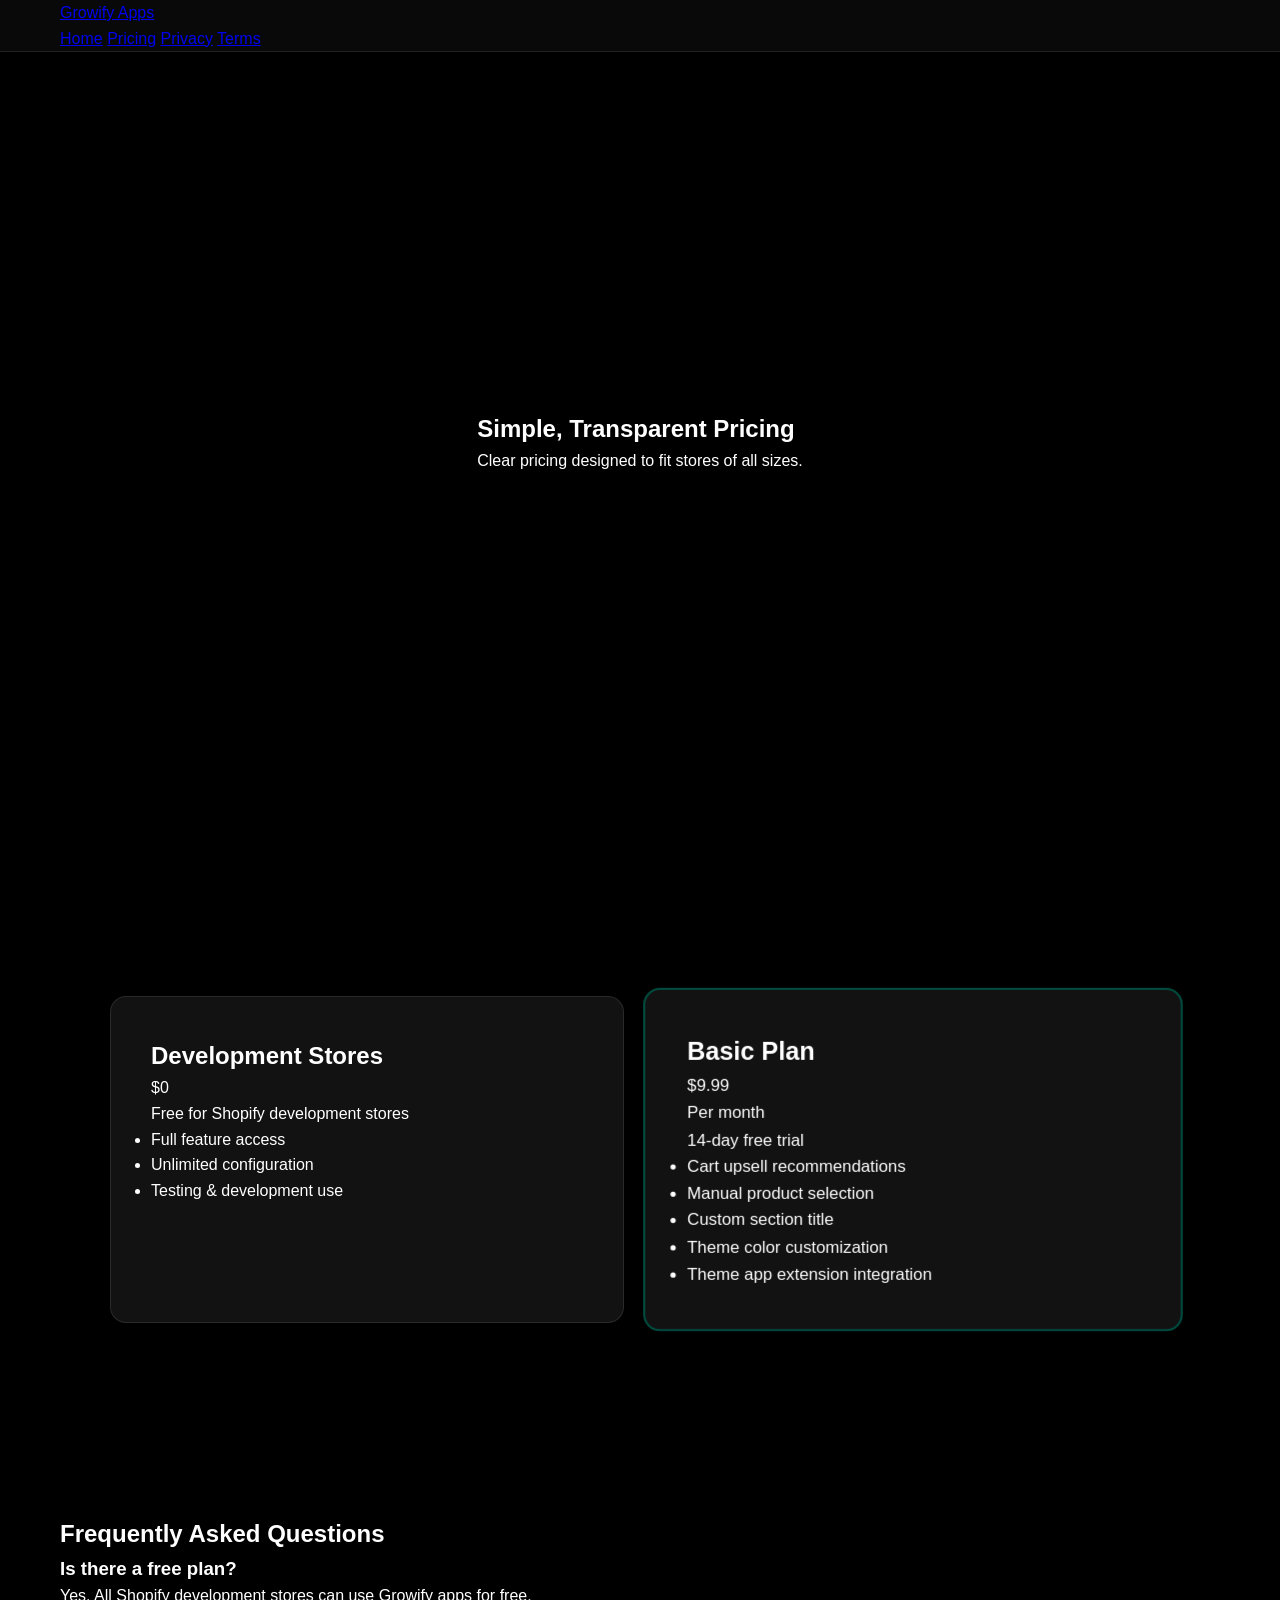
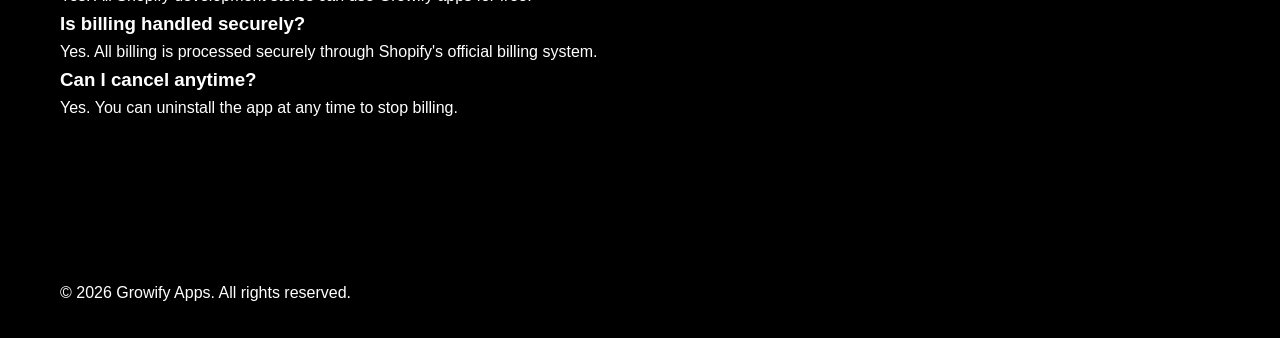
==== pricing.html @ 502e6f81 "Create pricing.html with plans and FAQs Add pricing page with development and basic plan details." ====
<!DOCTYPE html>
<html lang="en">
<head>
  <meta charset="UTF-8" />
  <meta name="viewport" content="width=device-width, initial-scale=1.0" />
  <title>Pricing | Growify Apps</title>
  <meta name="description" content="Simple and transparent pricing for Growify apps.">
  <link rel="stylesheet" href="styles.css" />
</head>

<body>
  <header class="navbar">
    <div class="container">
      <a href="/" class="logo">Growify Apps</a>
      <nav>
        <a href="/">Home</a>
        <a href="/pricing.html" class="active">Pricing</a>
        <a href="/privacy-policy.html">Privacy</a>
        <a href="/terms-of-service.html">Terms</a>
      </nav>
    </div>
  </header>

  <section class="hero">
    <div class="container">
      <h1>Simple, Transparent Pricing</h1>
      <p>Clear pricing designed to fit stores of all sizes.</p>
    </div>
  </section>

  <section class="pricing-section">
    <div class="container pricing-grid">

      <!-- Development Stores -->
      <div class="pricing-card">
        <h2>Development Stores</h2>
        <p class="price">$0</p>
        <p class="billing">Free for Shopify development stores</p>
        <ul>
          <li>Full feature access</li>
          <li>Unlimited configuration</li>
          <li>Testing & development use</li>
        </ul>
      </div>

      <!-- Basic Plan -->
      <div class="pricing-card featured">
        <h2>Basic Plan</h2>
        <p class="price">$9.99</p>
        <p class="billing">Per month</p>
        <p class="trial">14-day free trial</p>
        <ul>
          <li>Cart upsell recommendations</li>
          <li>Manual product selection</li>
          <li>Custom section title</li>
          <li>Theme color customization</li>
          <li>Theme app extension integration</li>
        </ul>
      </div>

    </div>
  </section>

  <section class="faq">
    <div class="container">
      <h2>Frequently Asked Questions</h2>

      <h3>Is there a free plan?</h3>
      <p>Yes. All Shopify development stores can use Growify apps for free.</p>

      <h3>Is billing handled securely?</h3>
      <p>Yes. All billing is processed securely through Shopify's official billing system.</p>

      <h3>Can I cancel anytime?</h3>
      <p>Yes. You can uninstall the app at any time to stop billing.</p>
    </div>
  </section>

  <footer class="footer">
    <div class="container">
      <p>© 2026 Growify Apps. All rights reserved.</p>
    </div>
  </footer>

</body>
</html>
---- styles.css ----
/* ============================================
   CSS Variables & Theme System
   ============================================ */
:root {
    /* Dark Mode Colors (Default) */
    --bg-primary: #000000;
    --bg-secondary: #000000;
    --bg-tertiary: #1A1A1A;
    --text-primary: #FFFFFF;
    --text-secondary: #B0B0B0;
    --text-tertiary: #808080;
    --accent-green: #004D40;
    --accent-blue: #0A2342;
    --accent-violet: #2E1A47;
    --border-color: rgba(255, 255, 255, 0.1);
    --card-bg: rgba(31, 31, 31, 0.6);
    --glass-bg: rgba(31, 31, 31, 0.3);
    --shadow: rgba(0, 0, 0, 0.5);
}

.light-mode {
    /* Light Mode Colors */
    --bg-primary: #FFFFFF;
    --bg-secondary: #FFFFFF;
    --bg-tertiary: #F5F5F5;
    --text-primary: #000000;
    --text-secondary: #404040;
    --text-tertiary: #606060;
    --accent-green: #00695C;
    --accent-blue: #1565C0;
    --accent-violet: #4A148C;
    --border-color: rgba(0, 0, 0, 0.1);
    --card-bg: rgba(255, 255, 255, 0.8);
    --glass-bg: rgba(255, 255, 255, 0.5);
    --shadow: rgba(0, 0, 0, 0.1);
}

/* ============================================
   Base Styles
   ============================================ */
* {
    margin: 0;
    padding: 0;
    box-sizing: border-box;
}

html {
    scroll-behavior: smooth;
}

body {
    font-family: 'Plus Jakarta Sans', sans-serif;
    background-color: var(--bg-primary);
    color: var(--text-primary);
    line-height: 1.6;
    transition: background-color 0.3s ease, color 0.3s ease;
    overflow-x: hidden;
    position: relative;
}

/* Geometric Background Elements */
body::before {
    content: '';
    position: fixed;
    top: 0;
    left: 0;
    width: 100%;
    height: 100%;
    pointer-events: none;
    z-index: 0;
    opacity: 0.05;
    background-image: 
        radial-gradient(circle at 20% 30%, var(--accent-green) 0%, transparent 50%),
        radial-gradient(circle at 80% 70%, var(--accent-blue) 0%, transparent 50%),
        radial-gradient(circle at 50% 50%, var(--accent-violet) 0%, transparent 50%),
        linear-gradient(45deg, transparent 30%, var(--accent-green) 30%, var(--accent-green) 31%, transparent 31%, transparent 70%, var(--accent-blue) 70%, var(--accent-blue) 71%, transparent 71%);
    background-size: 800px 800px, 600px 600px, 1000px 1000px, 200px 200px;
    background-position: 0% 0%, 100% 100%, 50% 50%, 0 0;
    animation: geometricFloat 30s ease-in-out infinite;
}

/* Repeating Geometric Shapes - Top, Left, Right */
body::after {
    content: '';
    position: fixed;
    top: 0;
    left: 0;
    width: 100%;
    height: 100%;
    pointer-events: none;
    z-index: 0;
    opacity: 0.04;
    background-image: 
        /* Top edge - repeating shapes */
        repeating-linear-gradient(
            90deg,
            transparent 0px,
            transparent 80px,
            var(--accent-green) 80px,
            var(--accent-green) 82px,
            transparent 82px,
            transparent 160px
        ),
        repeating-linear-gradient(
            90deg,
            transparent 40px,
            transparent 120px,
            var(--accent-blue) 120px,
            var(--accent-blue) 122px,
            transparent 122px,
            transparent 200px
        ),
        /* Left edge - repeating shapes */
        repeating-linear-gradient(
            0deg,
            transparent 0px,
            transparent 100px,
            var(--accent-violet) 100px,
            var(--accent-violet) 102px,
            transparent 102px,
            transparent 200px
        ),
        repeating-linear-gradient(
            0deg,
            transparent 50px,
            transparent 150px,
            var(--accent-green) 150px,
            var(--accent-green) 152px,
            transparent 152px,
            transparent 250px
        ),
        /* Right edge - repeating shapes */
        repeating-linear-gradient(
            0deg,
            transparent 0px,
            transparent 120px,
            var(--accent-blue) 120px,
            var(--accent-blue) 122px,
            transparent 122px,
            transparent 240px
        ),
        repeating-linear-gradient(
            0deg,
            transparent 60px,
            transparent 180px,
            var(--accent-violet) 180px,
            var(--accent-violet) 182px,
            transparent 182px,
            transparent 300px
        );
    background-size: 
        100% 2px,  /* Top line 1 */
        100% 2px,  /* Top line 2 */
        2px 100%,  /* Left line 1 */
        2px 100%,  /* Left line 2 */
        2px 100%,  /* Right line 1 */
        2px 100%;  /* Right line 2 */
    background-position: 
        0 0,       /* Top */
        0 4px,     /* Top offset */
        0 0,       /* Left */
        4px 0,     /* Left offset */
        100% 0,    /* Right */
        calc(100% - 4px) 0; /* Right offset */
    background-repeat: no-repeat;
}

@keyframes geometricFloat {
    0%, 100% {
        transform: translate(0, 0) rotate(0deg);
    }
    33% {
        transform: translate(20px, -20px) rotate(2deg);
    }
    66% {
        transform: translate(-20px, 20px) rotate(-2deg);
    }
}

/* Grid Pattern Overlay - Additional geometric shapes */
.geometric-overlay {
    position: fixed;
    top: 0;
    left: 0;
    width: 100%;
    height: 100%;
    pointer-events: none;
    z-index: 0;
    opacity: 0.03;
    background-image: 
        linear-gradient(var(--accent-green) 1px, transparent 1px),
        linear-gradient(90deg, var(--accent-green) 1px, transparent 1px);
    background-size: 100px 100px;
}

/* Repeating Geometric Shapes - Top, Left, Right Edges */
.geometric-shapes {
    position: fixed;
    top: 0;
    left: 0;
    width: 100%;
    height: 100%;
    pointer-events: none;
    z-index: 0;
    opacity: 0.06;
    overflow: hidden;
}

.geometric-shapes::before {
    content: '';
    position: absolute;
    top: 0;
    left: 0;
    width: 100%;
    height: 100%;
    background-image: 
        /* Top edge - repeating geometric shapes */
        repeating-linear-gradient(
            90deg,
            transparent 0px,
            transparent 60px,
            var(--accent-green) 60px,
            var(--accent-green) 62px,
            transparent 62px,
            transparent 120px
        ),
        repeating-linear-gradient(
            90deg,
            transparent 30px,
            transparent 90px,
            var(--accent-blue) 90px,
            var(--accent-blue) 92px,
            transparent 92px,
            transparent 150px
        ),
        repeating-linear-gradient(
            90deg,
            transparent 15px,
            transparent 75px,
            var(--accent-violet) 75px,
            var(--accent-violet) 77px,
            transparent 77px,
            transparent 135px
        ),
        /* Left edge - repeating geometric shapes */
        repeating-linear-gradient(
            0deg,
            transparent 0px,
            transparent 80px,
            var(--accent-green) 80px,
            var(--accent-green) 82px,
            transparent 82px,
            transparent 160px
        ),
        repeating-linear-gradient(
            0deg,
            transparent 40px,
            transparent 120px,
            var(--accent-blue) 120px,
            var(--accent-blue) 122px,
            transparent 122px,
            transparent 200px
        ),
        repeating-linear-gradient(
            0deg,
            transparent 20px,
            transparent 100px,
            var(--accent-violet) 100px,
            var(--accent-violet) 102px,
            transparent 102px,
            transparent 180px
        ),
        /* Right edge - repeating geometric shapes */
        repeating-linear-gradient(
            0deg,
            transparent 0px,
            transparent 100px,
            var(--accent-green) 100px,
            var(--accent-green) 102px,
            transparent 102px,
            transparent 200px
        ),
        repeating-linear-gradient(
            0deg,
            transparent 50px,
            transparent 150px,
            var(--accent-blue) 150px,
            var(--accent-blue) 152px,
            transparent 152px,
            transparent 250px
        ),
        repeating-linear-gradient(
            0deg,
            transparent 25px,
            transparent 125px,
            var(--accent-violet) 125px,
            var(--accent-violet) 127px,
            transparent 127px,
            transparent 225px
        );
    background-size: 
        100% 3px,  /* Top line 1 */
        100% 3px,  /* Top line 2 */
        100% 3px,  /* Top line 3 */
        3px 100%,  /* Left line 1 */
        3px 100%,  /* Left line 2 */
        3px 100%,  /* Left line 3 */
        3px 100%,  /* Right line 1 */
        3px 100%,  /* Right line 2 */
        3px 100%;  /* Right line 3 */
    background-position: 
        0 0,       /* Top 1 */
        0 6px,     /* Top 2 offset */
        0 12px,    /* Top 3 offset */
        0 0,       /* Left 1 */
        6px 0,     /* Left 2 offset */
        12px 0,    /* Left 3 offset */
        100% 0,    /* Right 1 */
        calc(100% - 6px) 0, /* Right 2 offset */
        calc(100% - 12px) 0; /* Right 3 offset */
    background-repeat: no-repeat;
}


.container {
    max-width: 1200px;
    margin: 0 auto;
    padding: 0 20px;
}

/* ============================================
   Navigation
   ============================================ */
.navbar {
    position: fixed;
    top: 0;
    left: 0;
    right: 0;
    z-index: 1000;
    background: var(--glass-bg);
    backdrop-filter: blur(20px);
    -webkit-backdrop-filter: blur(20px);
    border-bottom: 1px solid var(--border-color);
    transition: all 0.3s ease;
}

.nav-wrapper {
    display: flex;
    justify-content: space-between;
    align-items: center;
    padding: 1rem 0;
}

.logo {
    display: flex;
    align-items: center;
    gap: 0.75rem;
}

.logo-icon {
    width: 40px;
    height: 40px;
    background: linear-gradient(135deg, var(--accent-green), var(--accent-blue));
    border-radius: 10px;
    display: flex;
    align-items: center;
    justify-content: center;
    flex-shrink: 0;
}

.logo-letter {
    color: white;
    font-size: 1.5rem;
    font-weight: 800;
    font-family: 'Plus Jakarta Sans', sans-serif;
}

.logo-text {
    font-size: 1.5rem;
    font-weight: 800;
    display: inline-flex;
    align-items: baseline;
}

.logo-text-boostly {
    color: white;
}

.logo-text-apps {
    background: linear-gradient(135deg, #6BB6FF, #4A9EFF, #7B5FFF, #5A3FD9);
    -webkit-background-clip: text;
    -webkit-text-fill-color: transparent;
    background-clip: text;
}

.nav-menu {
    display: flex;
    list-style: none;
    gap: 2rem;
    align-items: center;
}

.nav-menu a {
    color: var(--text-primary);
    text-decoration: none;
    font-weight: 500;
    transition: color 0.3s ease;
    position: relative;
}

.nav-menu a::after {
    content: '';
    position: absolute;
    bottom: -5px;
    left: 0;
    width: 0;
    height: 2px;
    background: linear-gradient(90deg, var(--accent-green), var(--accent-blue));
    transition: width 0.3s ease;
}

.nav-menu a:hover::after {
    width: 100%;
}

.nav-menu a:hover {
    color: var(--accent-green);
}

.nav-actions {
    display: flex;
    align-items: center;
    gap: 1rem;
}

.btn-explore-apps {
    background: linear-gradient(135deg, var(--accent-green), var(--accent-blue));
    color: white;
    border: none;
    padding: 0.75rem 1.5rem;
    border-radius: 8px;
    font-weight: 600;
    cursor: pointer;
    transition: all 0.3s ease;
    font-family: 'Plus Jakarta Sans', sans-serif;
    font-size: 0.95rem;
    white-space: nowrap;
    position: relative;
    overflow: hidden;
}

.btn-explore-apps::before {
    content: '';
    position: absolute;
    top: 0;
    left: -100%;
    width: 100%;
    height: 100%;
    background: linear-gradient(
        90deg,
        transparent,
        rgba(255, 255, 255, 0.4),
        transparent
    );
    transition: left 0.6s ease;
    z-index: 1;
}

.btn-explore-apps:hover {
    transform: translateY(-2px);
    box-shadow: 0 10px 25px rgba(0, 77, 64, 0.3);
}

.btn-explore-apps:hover::before {
    left: 100%;
}

.btn-explore-apps > * {
    position: relative;
    z-index: 2;
}

.btn-explore-apps:active {
    transform: translateY(0);
}

.theme-toggle {
    background: var(--card-bg);
    border: 1px solid var(--border-color);
    color: var(--text-primary);
    width: 40px;
    height: 40px;
    border-radius: 50%;
    cursor: pointer;
    display: flex;
    align-items: center;
    justify-content: center;
    transition: all 0.3s ease;
}

.theme-toggle:hover {
    background: var(--bg-tertiary);
    transform: rotate(15deg);
}

.mobile-menu-toggle {
    display: none;
    background: transparent;
    border: none;
    color: var(--text-primary);
    font-size: 1.5rem;
    cursor: pointer;
}

/* ============================================
   Buttons
   ============================================ */
.btn-primary {
    background: linear-gradient(135deg, var(--accent-green), var(--accent-blue));
    color: white;
    border: none;
    padding: 0.75rem 1.5rem;
    border-radius: 8px;
    font-weight: 600;
    cursor: pointer;
    transition: all 0.3s ease;
    font-family: 'Plus Jakarta Sans', sans-serif;
    font-size: 1rem;
}

.btn-primary:hover {
    transform: translateY(-2px);
    box-shadow: 0 10px 25px rgba(0, 77, 64, 0.3);
}

.btn-primary:active {
    transform: translateY(0);
}

.btn-secondary {
    background: transparent;
    color: var(--text-primary);
    border: 2px solid var(--border-color);
    padding: 0.75rem 1.5rem;
    border-radius: 8px;
    font-weight: 600;
    cursor: pointer;
    transition: all 0.3s ease;
    font-family: 'Plus Jakarta Sans', sans-serif;
    font-size: 1rem;
}

.btn-secondary:hover {
    background: var(--card-bg);
    border-color: var(--accent-green);
}

.btn-large {
    padding: 1rem 2rem;
    font-size: 1.1rem;
}

.btn-block {
    width: 100%;
}

/* ============================================
   Hero Section
   ============================================ */
.hero {
    min-height: 100vh;
    display: flex;
    align-items: center;
    position: relative;
    padding-top: 80px;
    overflow: hidden;
}

.hero-background,
.global-background-orbs {
    position: fixed;
    top: 0;
    left: 0;
    right: 0;
    bottom: 0;
    z-index: -1;
    overflow: hidden;
    pointer-events: none;
    width: 100%;
    height: 100%;
}

.gradient-orb {
    position: fixed;
    border-radius: 50%;
    filter: blur(150px);
    opacity: 0.2;
    animation: float 40s infinite ease-in-out;
    pointer-events: none;
}

.orb-1 {
    width: 1000px;
    height: 1000px;
    background: var(--accent-green);
    top: -500px;
    left: -500px;
    animation-delay: 0s;
}

.orb-2 {
    width: 900px;
    height: 900px;
    background: var(--accent-blue);
    top: 50%;
    right: -450px;
    transform: translateY(-50%);
    animation-delay: 5s;
}

.orb-3 {
    width: 850px;
    height: 850px;
    background: var(--accent-violet);
    bottom: -425px;
    left: 50%;
    transform: translateX(-50%);
    animation-delay: 10s;
}

@keyframes float {
    0%, 100% {
        transform: translate(0, 0) scale(1);
    }
    33% {
        transform: translate(40px, -40px) scale(1.03);
    }
    66% {
        transform: translate(-30px, 30px) scale(0.97);
    }
}

@keyframes floatBlue {
    0%, 100% {
        transform: translateY(-50%) translate(0, 0) scale(1);
    }
    33% {
        transform: translateY(-50%) translate(40px, -40px) scale(1.03);
    }
    66% {
        transform: translateY(-50%) translate(-30px, 30px) scale(0.97);
    }
}

@keyframes floatViolet {
    0%, 100% {
        transform: translateX(-50%) translate(0, 0) scale(1);
    }
    33% {
        transform: translateX(-50%) translate(40px, -40px) scale(1.03);
    }
    66% {
        transform: translateX(-50%) translate(-30px, 30px) scale(0.97);
    }
}

/* Shimmer/Shine Animation */
@keyframes shimmer {
    0% {
        transform: translateX(-100%) translateY(-100%) rotate(45deg);
    }
    100% {
        transform: translateX(100%) translateY(100%) rotate(45deg);
    }
}

@keyframes shine {
    0% {
        left: -100%;
    }
    100% {
        left: 100%;
    }
}

.orb-2 {
    animation-name: floatBlue;
}

.orb-3 {
    animation-name: floatViolet;
}

.hero-content {
    text-align: center;
    max-width: 900px;
    margin: 0 auto;
    z-index: 1;
}

.hero-badge {
    display: inline-flex;
    align-items: center;
    gap: 0.5rem;
    padding: 0.5rem 1rem;
    background: var(--card-bg);
    backdrop-filter: blur(20px);
    -webkit-backdrop-filter: blur(20px);
    border: 1px solid var(--border-color);
    border-radius: 50px;
    margin-bottom: 2rem;
    font-size: 0.875rem;
    font-weight: 500;
    color: var(--text-secondary);
    animation: fadeInUp 0.8s ease;
}

.hero-badge i {
    color: var(--accent-green);
    font-size: 0.875rem;
}

.hero-title {
    font-size: 3.5rem;
    font-weight: 800;
    line-height: 1.2;
    margin-bottom: 1.5rem;
    animation: fadeInUp 0.8s ease;
    position: relative;
    display: inline-block;
    padding: 1rem 2rem;
}

.hero-title-bg {
    position: absolute;
    top: 50%;
    left: 50%;
    transform: translate(-50%, -50%);
    width: 150%;
    height: 150%;
    background: var(--accent-green);
    border-radius: 50%;
    z-index: -1;
    filter: blur(80px);
    opacity: 0.25;
    animation: titleGlow 6s ease-in-out infinite;
}

@keyframes titleGlow {
    0%, 100% {
        opacity: 0.25;
        transform: translate(-50%, -50%) scale(1);
    }
    50% {
        opacity: 0.35;
        transform: translate(-50%, -50%) scale(1.15);
    }
}

.gradient-text {
    background: linear-gradient(135deg, var(--accent-green), var(--accent-blue), var(--accent-violet));
    -webkit-background-clip: text;
    -webkit-text-fill-color: transparent;
    background-clip: text;
}

.hero-subtitle {
    font-size: 1.25rem;
    color: var(--text-secondary);
    margin-bottom: 2.5rem;
    animation: fadeInUp 0.8s ease 0.2s both;
}

.hero-cta {
    display: none;
}

.hero-stats {
    display: flex;
    justify-content: center;
    gap: 4rem;
    animation: fadeInUp 0.8s ease 0.6s both;
    flex-wrap: wrap;
    border: none;
    border-top: none;
    border-bottom: none;
    padding-top: 0;
    margin-top: 0;
}

.stat-item {
    text-align: center;
}

.stat-number {
    font-size: 2.5rem;
    font-weight: 800;
    background: linear-gradient(135deg, var(--accent-green), var(--accent-blue));
    -webkit-background-clip: text;
    -webkit-text-fill-color: transparent;
    background-clip: text;
    margin-bottom: 0.5rem;
}

.hero-stats .stat-label {
    color: var(--text-secondary);
    font-size: 0.9rem;
}

@keyframes fadeInUp {
    from {
        opacity: 0;
        transform: translateY(30px);
    }
    to {
        opacity: 1;
        transform: translateY(0);
    }
}

/* ============================================
   Section Styles
   ============================================ */
section {
    padding: 6rem 0;
    position: relative;
    z-index: 1;
    background: var(--bg-primary);
    border: none;
    border-top: none;
    border-bottom: none;
    margin: 0;
}

.section-header {
    text-align: center;
    max-width: 700px;
    margin: 0 auto 4rem;
}

.section-badge {
    display: inline-block;
    color: var(--accent-green);
    font-weight: 600;
    font-size: 0.875rem;
    text-transform: uppercase;
    letter-spacing: 0.1em;
    margin-bottom: 1rem;
}

.section-title {
    font-size: 2.5rem;
    font-weight: 800;
    margin-bottom: 1rem;
    background: linear-gradient(135deg, var(--accent-green), var(--accent-blue));
    -webkit-background-clip: text;
    -webkit-text-fill-color: transparent;
    background-clip: text;
}

.section-description {
    font-size: 1.1rem;
    color: var(--text-secondary);
    line-height: 1.8;
}

/* ============================================
   Services Section
   ============================================ */
.services {
    background: var(--bg-primary);
    position: relative;
}

.services-grid {
    display: grid;
    grid-template-columns: repeat(auto-fit, minmax(320px, 1fr));
    gap: 2rem;
}

.service-card {
    background: var(--card-bg);
    backdrop-filter: blur(20px);
    -webkit-backdrop-filter: blur(20px);
    border: 1px solid var(--border-color);
    border-radius: 16px;
    padding: 2rem;
    transition: all 0.3s ease;
    position: relative;
    overflow: hidden;
}

.service-card::before {
    content: '';
    position: absolute;
    top: 0;
    left: 0;
    right: 0;
    height: 4px;
    background: linear-gradient(90deg, var(--accent-green), var(--accent-blue), var(--accent-violet));
    transform: scaleX(0);
    transition: transform 0.3s ease;
    z-index: 1;
}

.service-card::after {
    content: '';
    position: absolute;
    top: -50%;
    left: -50%;
    width: 200%;
    height: 200%;
    background: linear-gradient(
        45deg,
        transparent,
        rgba(255, 255, 255, 0.1),
        transparent
    );
    transform: rotate(45deg);
    opacity: 0;
    transition: opacity 0.6s ease;
    z-index: 1;
    pointer-events: none;
}

.service-card:hover::before {
    transform: scaleX(1);
}

.service-card:hover::after {
    opacity: 1;
    animation: shimmer 1.5s ease-in-out;
}

.service-card:hover {
    transform: translateY(-10px);
    box-shadow: 0 20px 40px var(--shadow);
    border-color: var(--accent-green);
}

.service-card > * {
    position: relative;
    z-index: 2;
}

.service-icon {
    width: 60px;
    height: 60px;
    background: linear-gradient(135deg, var(--accent-green), var(--accent-blue));
    border-radius: 12px;
    display: flex;
    align-items: center;
    justify-content: center;
    font-size: 1.5rem;
    color: white;
    margin-bottom: 1.5rem;
}

.service-title {
    font-size: 1.5rem;
    font-weight: 700;
    margin-bottom: 1rem;
}

.service-description {
    color: var(--text-secondary);
    margin-bottom: 1.5rem;
    line-height: 1.7;
}

.service-features {
    list-style: none;
}

.service-features li {
    color: var(--text-secondary);
    margin-bottom: 0.5rem;
    display: flex;
    align-items: center;
    gap: 0.5rem;
}

.service-features i {
    color: var(--accent-green);
    font-size: 0.8rem;
}

/* ============================================
   Benefits Section
   ============================================ */
.benefits-grid {
    display: grid;
    grid-template-columns: repeat(auto-fit, minmax(250px, 1fr));
    gap: 2rem;
}

.benefit-card {
    text-align: center;
    padding: 2rem;
    background: var(--card-bg);
    backdrop-filter: blur(20px);
    -webkit-backdrop-filter: blur(20px);
    border: 1px solid var(--border-color);
    border-radius: 16px;
    transition: all 0.3s ease;
    position: relative;
    overflow: hidden;
}

.benefit-card::after {
    content: '';
    position: absolute;
    top: -50%;
    left: -50%;
    width: 200%;
    height: 200%;
    background: linear-gradient(
        45deg,
        transparent,
        rgba(255, 255, 255, 0.1),
        transparent
    );
    transform: rotate(45deg);
    opacity: 0;
    transition: opacity 0.6s ease;
    z-index: 1;
    pointer-events: none;
}

.benefit-card:hover::after {
    opacity: 1;
    animation: shimmer 1.5s ease-in-out;
}

.benefit-card:hover {
    transform: translateY(-5px);
    box-shadow: 0 15px 30px var(--shadow);
}

.benefit-card > * {
    position: relative;
    z-index: 2;
}

.benefit-icon {
    width: 80px;
    height: 80px;
    margin: 0 auto 1.5rem;
    background: linear-gradient(135deg, var(--accent-green), var(--accent-blue));
    border-radius: 50%;
    display: flex;
    align-items: center;
    justify-content: center;
    font-size: 2rem;
    color: white;
}

.benefit-title {
    font-size: 1.3rem;
    font-weight: 700;
    margin-bottom: 1rem;
}

.benefit-description {
    color: var(--text-secondary);
    line-height: 1.7;
    margin-bottom: 1rem;
}

.benefit-stat {
    display: flex;
    align-items: baseline;
    gap: 0;
    margin-top: 1rem;
    flex-wrap: nowrap;
    white-space: nowrap;
}

.stat-value {
    font-size: 1.75rem;
    font-weight: 800;
    background: linear-gradient(135deg, var(--accent-green), var(--accent-blue));
    -webkit-background-clip: text;
    -webkit-text-fill-color: transparent;
    background-clip: text;
    display: inline-block;
}

.stat-label {
    font-size: 0.875rem;
    color: var(--text-secondary);
    display: inline-block;
    margin-left: 0.25rem;
}

/* ============================================
   Portfolio Section
   ============================================ */
.portfolio {
    background: var(--bg-primary);
    position: relative;
}

.portfolio-grid {
    display: grid;
    grid-template-columns: repeat(auto-fit, minmax(280px, 1fr));
    gap: 2rem;
}

.portfolio-card {
    background: var(--card-bg);
    backdrop-filter: blur(20px);
    -webkit-backdrop-filter: blur(20px);
    border: 1px solid var(--border-color);
    border-radius: 16px;
    overflow: hidden;
    transition: all 0.3s ease;
    display: flex;
    flex-direction: column;
    position: relative;
}

.portfolio-card::after {
    content: '';
    position: absolute;
    top: -50%;
    left: -50%;
    width: 200%;
    height: 200%;
    background: linear-gradient(
        45deg,
        transparent,
        rgba(255, 255, 255, 0.1),
        transparent
    );
    transform: rotate(45deg);
    opacity: 0;
    transition: opacity 0.6s ease;
    z-index: 1;
    pointer-events: none;
}

.portfolio-card:hover::after {
    opacity: 1;
    animation: shimmer 1.5s ease-in-out;
}

.portfolio-card:hover {
    transform: translateY(-10px);
    box-shadow: 0 20px 40px var(--shadow);
}

.portfolio-card > * {
    position: relative;
    z-index: 2;
}

.portfolio-image {
    height: 200px;
    background: linear-gradient(135deg, var(--accent-green), var(--accent-blue));
    display: flex;
    align-items: center;
    justify-content: center;
    flex-shrink: 0;
    overflow: hidden;
    border-radius: 16px 16px 0 0;
}

.portfolio-placeholder {
    font-size: 4rem;
    color: white;
    opacity: 0.8;
}

.portfolio-content {
    padding: 1.5rem;
    display: flex;
    flex-direction: column;
    flex: 1;
    gap: 1rem;
    min-height: 0;
}

.portfolio-title {
    font-size: 1.3rem;
    font-weight: 700;
    margin-bottom: 0.75rem;
}

.portfolio-rating {
    display: flex;
    align-items: center;
    gap: 0.5rem;
    margin-bottom: 1rem;
}

.portfolio-rating .stars {
    display: flex;
    gap: 0.25rem;
}

.portfolio-rating .stars i {
    color: #FFD700;
    font-size: 0.875rem;
}

.rating-value {
    font-weight: 600;
    font-size: 0.875rem;
}

.rating-count {
    color: var(--text-secondary);
    font-size: 0.875rem;
}

.portfolio-description {
    color: var(--text-secondary);
    margin-bottom: 1rem;
    line-height: 1.6;
    font-size: 0.95rem;
}

.portfolio-features {
    display: flex;
    flex-wrap: wrap;
    gap: 0.5rem;
    margin-bottom: 0;
}

.feature-tag {
    background: var(--bg-tertiary);
    color: var(--text-primary);
    padding: 0.25rem 0.75rem;
    border-radius: 20px;
    font-size: 0.8rem;
    font-weight: 500;
}

.btn-install {
    width: 100%;
    background: linear-gradient(135deg, var(--accent-green), var(--accent-blue));
    color: white !important;
    border: none;
    padding: 0.75rem 1.5rem;
    border-radius: 8px;
    font-weight: 600;
    cursor: pointer;
    transition: all 0.3s ease;
    font-family: 'Plus Jakarta Sans', sans-serif;
    font-size: 0.95rem;
    margin-top: 1.5rem;
    white-space: nowrap;
    display: block !important;
    text-align: center;
    opacity: 1 !important;
    visibility: visible !important;
    position: relative;
    z-index: 10;
    flex-shrink: 0;
    overflow: hidden;
}

.btn-install::before {
    content: '';
    position: absolute;
    top: 0;
    left: -100%;
    width: 100%;
    height: 100%;
    background: linear-gradient(
        90deg,
        transparent,
        rgba(255, 255, 255, 0.4),
        transparent
    );
    transition: left 0.6s ease;
    z-index: 1;
}

.btn-install:hover {
    transform: translateY(-2px);
    box-shadow: 0 10px 25px rgba(0, 77, 64, 0.3);
}

.btn-install:hover::before {
    left: 100%;
}

.btn-install > * {
    position: relative;
    z-index: 2;
}

.btn-install:active {
    transform: translateY(0);
}

/* ============================================
   Testimonials Section
   ============================================ */
.testimonials-grid {
    display: grid;
    grid-template-columns: repeat(auto-fit, minmax(300px, 1fr));
    gap: 2rem;
    margin-bottom: 3rem;
}

.testimonial-card {
    background: var(--card-bg);
    backdrop-filter: blur(20px);
    -webkit-backdrop-filter: blur(20px);
    border: 1px solid var(--border-color);
    border-radius: 16px;
    padding: 2rem;
    transition: all 0.3s ease;
    position: relative;
}

.testimonial-quote {
    font-size: 2.5rem;
    color: var(--accent-green);
    opacity: 0.2;
    margin-bottom: 1rem;
}

.testimonial-quote i {
    font-size: 2.5rem;
}

.testimonial-card:hover {
    transform: translateY(-5px);
    box-shadow: 0 15px 30px var(--shadow);
}

.testimonial-rating {
    color: #FFD700;
    margin-bottom: 1rem;
    font-size: 1.2rem;
}

.testimonial-text {
    color: var(--text-secondary);
    line-height: 1.8;
    margin-bottom: 1.5rem;
    font-style: italic;
}

.testimonial-author {
    display: flex;
    align-items: center;
    gap: 1rem;
}

.author-avatar {
    width: 50px;
    height: 50px;
    background: linear-gradient(135deg, var(--accent-green), var(--accent-blue));
    border-radius: 50%;
    display: flex;
    align-items: center;
    justify-content: center;
    color: white;
    font-size: 1rem;
    font-weight: 700;
    flex-shrink: 0;
}

.author-avatar span {
    color: white;
}

.author-name {
    font-weight: 600;
    margin-bottom: 0.25rem;
}

.author-role {
    color: var(--text-secondary);
    font-size: 0.9rem;
}

.client-logos-section {
    text-align: center;
    margin-top: 3rem;
}

.client-logos-text {
    font-size: 0.875rem;
    color: var(--text-secondary);
    margin-bottom: 2rem;
}

.client-logos {
    display: flex;
    justify-content: center;
    align-items: center;
    gap: 3rem;
    flex-wrap: wrap;
    padding: 2rem;
    background: var(--card-bg);
    backdrop-filter: blur(20px);
    -webkit-backdrop-filter: blur(20px);
    border: 1px solid var(--border-color);
    border-radius: 16px;
}

.logo-item {
    font-size: 1.5rem;
    font-weight: 700;
    color: var(--text-secondary);
    opacity: 0.4;
    transition: all 0.3s ease;
}

.logo-item:hover {
    opacity: 1;
    color: var(--text-primary);
}

/* ============================================
   How It Works Section
   ============================================ */
.how-it-works {
    background: var(--bg-primary);
    position: relative;
}

.process-steps {
    display: flex;
    justify-content: center;
    align-items: flex-start;
    gap: 2rem;
    flex-wrap: wrap;
    position: relative;
}

.process-step {
    flex: 1;
    min-width: 280px;
    max-width: 350px;
    text-align: center;
    position: relative;
}

.step-number {
    font-size: 1rem;
    font-weight: 700;
    color: var(--text-tertiary);
    margin-bottom: 1rem;
}

.step-icon {
    width: 100px;
    height: 100px;
    margin: 0 auto 1.5rem;
    background: linear-gradient(135deg, var(--accent-green), var(--accent-blue));
    border-radius: 50%;
    display: flex;
    align-items: center;
    justify-content: center;
    font-size: 2.5rem;
    color: white;
    position: relative;
}

.step-icon::after {
    content: '';
    position: absolute;
    inset: -5px;
    border-radius: 50%;
    border: 2px solid var(--accent-green);
    opacity: 0.3;
    animation: pulse 2s infinite;
}

@keyframes pulse {
    0%, 100% {
        transform: scale(1);
        opacity: 0.3;
    }
    50% {
        transform: scale(1.1);
        opacity: 0.1;
    }
}

.step-title {
    font-size: 1.5rem;
    font-weight: 700;
    margin-bottom: 1rem;
}

.step-description {
    color: var(--text-secondary);
    line-height: 1.7;
}

.process-connector {
    display: flex;
    align-items: center;
    color: var(--accent-green);
    font-size: 2rem;
    margin-top: 50px;
}

/* ============================================
   Pricing Section
   ============================================ */
.pricing-grid {
    display: grid;
    grid-template-columns: repeat(auto-fit, minmax(300px, 1fr));
    gap: 2rem;
    max-width: 1100px;
    margin: 0 auto;
}

.pricing-card {
    background: var(--card-bg);
    backdrop-filter: blur(20px);
    -webkit-backdrop-filter: blur(20px);
    border: 1px solid var(--border-color);
    border-radius: 16px;
    padding: 2.5rem;
    position: relative;
    transition: all 0.3s ease;
}

.pricing-card:hover {
    transform: translateY(-10px);
    box-shadow: 0 20px 40px var(--shadow);
}

.pricing-card.featured {
    border: 2px solid var(--accent-green);
    transform: scale(1.05);
}

.pricing-card.featured:hover {
    transform: scale(1.05) translateY(-10px);
}

.pricing-badge {
    position: absolute;
    top: -15px;
    left: 50%;
    transform: translateX(-50%);
    background: linear-gradient(135deg, var(--accent-green), var(--accent-blue));
    color: white;
    padding: 0.5rem 1.5rem;
    border-radius: 20px;
    font-size: 0.85rem;
    font-weight: 600;
}

.pricing-header {
    text-align: center;
    margin-bottom: 2rem;
}

.pricing-tier {
    font-size: 1.5rem;
    font-weight: 700;
    margin-bottom: 1rem;
}

.pricing-price {
    display: flex;
    flex-direction: column;
    align-items: center;
    margin-bottom: 1rem;
}

.price-amount {
    font-size: 3rem;
    font-weight: 800;
    background: linear-gradient(135deg, var(--accent-green), var(--accent-blue));
    -webkit-background-clip: text;
    -webkit-text-fill-color: transparent;
    background-clip: text;
}

.price-period {
    color: var(--text-secondary);
    font-size: 0.9rem;
}

.pricing-description {
    color: var(--text-secondary);
    font-size: 0.95rem;
}

.pricing-features {
    list-style: none;
    margin-bottom: 2rem;
}

.pricing-features li {
    padding: 0.75rem 0;
    color: var(--text-secondary);
    display: flex;
    align-items: center;
    gap: 0.75rem;
    border-bottom: 1px solid var(--border-color);
}

.pricing-features li:last-child {
    border-bottom: none;
}

.pricing-features i {
    color: var(--accent-green);
    font-size: 0.9rem;
}

/* ============================================
   Contact Section
   ============================================ */
.contact {
    background: var(--bg-primary);
    position: relative;
}

.contact-wrapper {
    display: grid;
    grid-template-columns: 1fr 1.5fr;
    gap: 3rem;
    max-width: 1000px;
    margin: 0 auto;
}

.contact-info {
    display: flex;
    flex-direction: column;
    gap: 2rem;
}

.contact-item {
    display: flex;
    gap: 1.5rem;
    align-items: flex-start;
}

.contact-icon {
    width: 50px;
    height: 50px;
    background: linear-gradient(135deg, var(--accent-green), var(--accent-blue));
    border-radius: 12px;
    display: flex;
    align-items: center;
    justify-content: center;
    color: white;
    font-size: 1.2rem;
    flex-shrink: 0;
}

.contact-details h4 {
    font-size: 1.1rem;
    font-weight: 600;
    margin-bottom: 0.5rem;
}

.contact-details p {
    color: var(--text-secondary);
}

.social-links {
    display: flex;
    gap: 1rem;
    margin-top: 1rem;
}

.social-link {
    width: 45px;
    height: 45px;
    background: var(--card-bg);
    border: 1px solid var(--border-color);
    border-radius: 12px;
    display: flex;
    align-items: center;
    justify-content: center;
    color: var(--text-primary);
    text-decoration: none;
    transition: all 0.3s ease;
}

.social-link:hover {
    background: linear-gradient(135deg, var(--accent-green), var(--accent-blue));
    color: white;
    transform: translateY(-3px);
}

.contact-form {
    background: var(--card-bg);
    backdrop-filter: blur(20px);
    -webkit-backdrop-filter: blur(20px);
    border: 1px solid var(--border-color);
    border-radius: 16px;
    padding: 2rem;
}

.form-group {
    margin-bottom: 1.5rem;
}

.form-group input,
.form-group textarea {
    width: 100%;
    padding: 1rem;
    background: var(--bg-tertiary);
    border: 1px solid var(--border-color);
    border-radius: 8px;
    color: var(--text-primary);
    font-family: 'Plus Jakarta Sans', sans-serif;
    font-size: 1rem;
    transition: all 0.3s ease;
}

.form-group input:focus,
.form-group textarea:focus {
    outline: none;
    border-color: var(--accent-green);
    box-shadow: 0 0 0 3px rgba(0, 77, 64, 0.1);
}

.form-group textarea {
    resize: vertical;
    min-height: 150px;
}

/* ============================================
   Footer
   ============================================ */
.footer {
    background: var(--bg-primary);
    border-top: none;
    padding: 4rem 0 2rem;
}

.footer-content {
    display: grid;
    grid-template-columns: repeat(auto-fit, minmax(200px, 1fr));
    gap: 3rem;
    margin-bottom: 3rem;
}

.footer-logo {
    display: flex;
    align-items: center;
    gap: 0.75rem;
    margin-bottom: 1rem;
}

.footer-logo .logo-icon {
    width: 36px;
    height: 36px;
    background: linear-gradient(135deg, var(--accent-green), var(--accent-blue));
}

.footer-logo .logo-letter {
    font-size: 1.25rem;
}

.footer-title {
    font-size: 1.5rem;
    font-weight: 800;
    display: inline-flex;
    align-items: baseline;
}

.footer-title .logo-text-boostly {
    color: white;
}

.footer-title .logo-text-apps {
    background: linear-gradient(135deg, #6BB6FF, #4A9EFF, #7B5FFF, #5A3FD9);
    -webkit-background-clip: text;
    -webkit-text-fill-color: transparent;
    background-clip: text;
}

.footer-description {
    color: var(--text-secondary);
    margin-bottom: 1.5rem;
    line-height: 1.7;
}

.footer-heading {
    font-size: 1.1rem;
    font-weight: 700;
    margin-bottom: 1rem;
}

.footer-links {
    list-style: none;
}

.footer-links li {
    margin-bottom: 0.75rem;
}

.footer-links a {
    color: var(--text-secondary);
    text-decoration: none;
    transition: color 0.3s ease;
}

.footer-links a:hover {
    color: var(--accent-green);
}

.footer-social {
    display: flex;
    gap: 1rem;
}

.footer-bottom {
    text-align: center;
    padding-top: 2rem;
    border-top: none;
    color: var(--text-secondary);
}

/* ============================================
   Responsive Design
   ============================================ */
@media (max-width: 768px) {
    .nav-menu {
        position: fixed;
        top: 70px;
        left: -100%;
        flex-direction: column;
        background: var(--bg-secondary);
        width: 100%;
        padding: 2rem;
        transition: left 0.3s ease;
        border-bottom: 1px solid var(--border-color);
    }

    .nav-menu.active {
        left: 0;
    }

    .mobile-menu-toggle {
        display: block;
    }

    .btn-explore-apps {
        display: none;
    }

    .hero-title {
        font-size: 2.5rem;
    }

    .hero-subtitle {
        font-size: 1.1rem;
    }

    .hero-cta {
        flex-direction: column;
    }

    .hero-cta button {
        width: 100%;
    }

    .hero-stats {
        gap: 2rem;
    }

    .section-title {
        font-size: 2rem;
    }

    .services-grid,
    .benefits-grid,
    .portfolio-grid,
    .testimonials-grid,
    .pricing-grid {
        grid-template-columns: 1fr;
    }

    .process-steps {
        flex-direction: column;
    }

    .process-connector {
        transform: rotate(90deg);
        margin: 1rem 0;
    }

    .pricing-card.featured {
        transform: scale(1);
    }

    .contact-wrapper {
        grid-template-columns: 1fr;
    }

    .footer-content {
        grid-template-columns: 1fr;
    }
}

@media (max-width: 480px) {
    .hero-title {
        font-size: 2rem;
    }

    .container {
        padding: 0 15px;
    }

    section {
        padding: 4rem 0;
    }
}

/* ============================================
   Legal Pages (Privacy Policy / Terms)
   ============================================ */
.legal-page {
    position: relative;
    z-index: 1;
    padding: 120px 0 80px; /* space for fixed navbar */
}

.legal-header {
    margin-bottom: 28px;
}

.legal-card {
    background: var(--card-bg);
    border: 1px solid var(--border-color);
    border-radius: 20px;
    padding: 28px;
    box-shadow: 0 20px 50px var(--shadow);
    backdrop-filter: blur(16px);
}

.legal-card h2 {
    margin-top: 22px;
    margin-bottom: 10px;
    font-size: 1.15rem;
    color: var(--text-primary);
}

.legal-card p {
    color: var(--text-secondary);
    margin: 10px 0;
}

.legal-card ul {
    margin: 10px 0 10px 18px;
    color: var(--text-secondary);
}

.legal-card li {
    margin: 6px 0;
}

.legal-card a {
    color: #4A9EFF;
    text-decoration: none;
}

.legal-card a:hover {
    text-decoration: underline;
}

@media (max-width: 768px) {
    .legal-page {
        padding: 110px 0 60px;
    }
    .legal-card {
        padding: 20px;
        border-radius: 16px;
    }
}
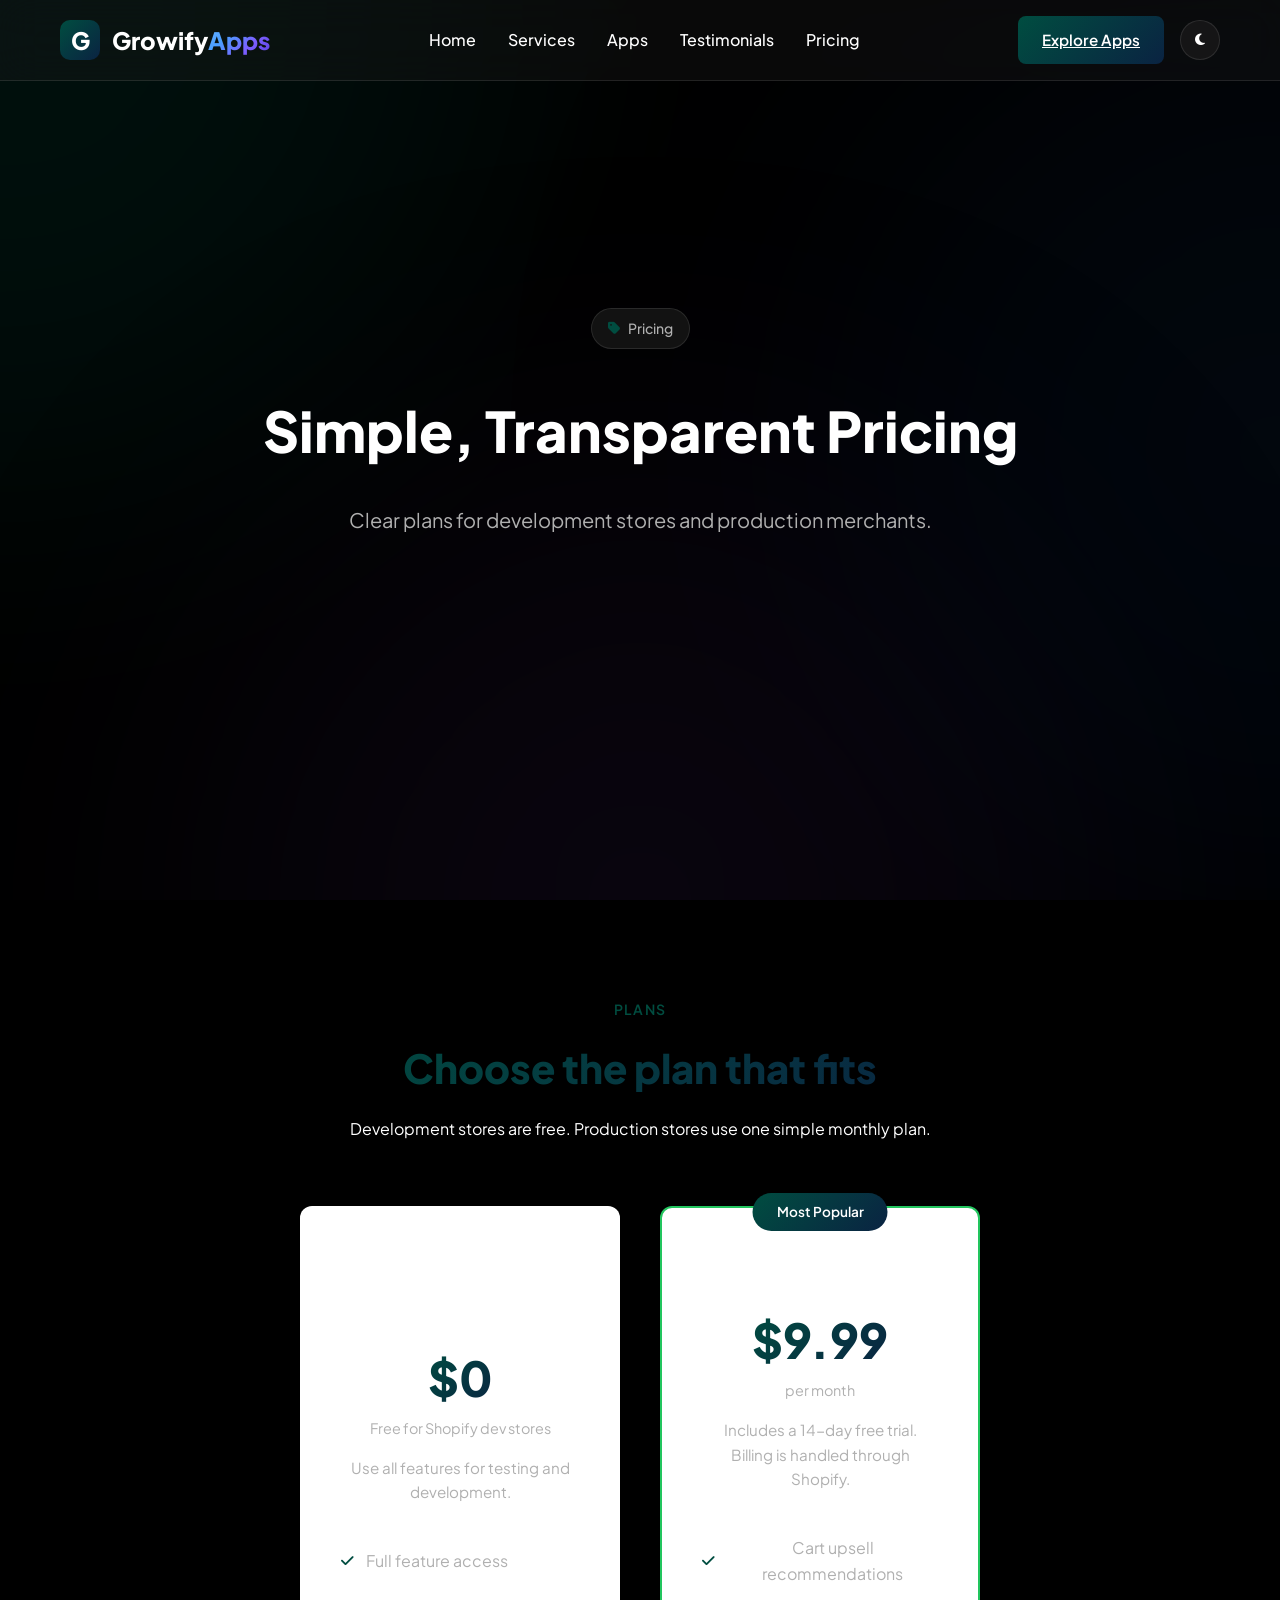
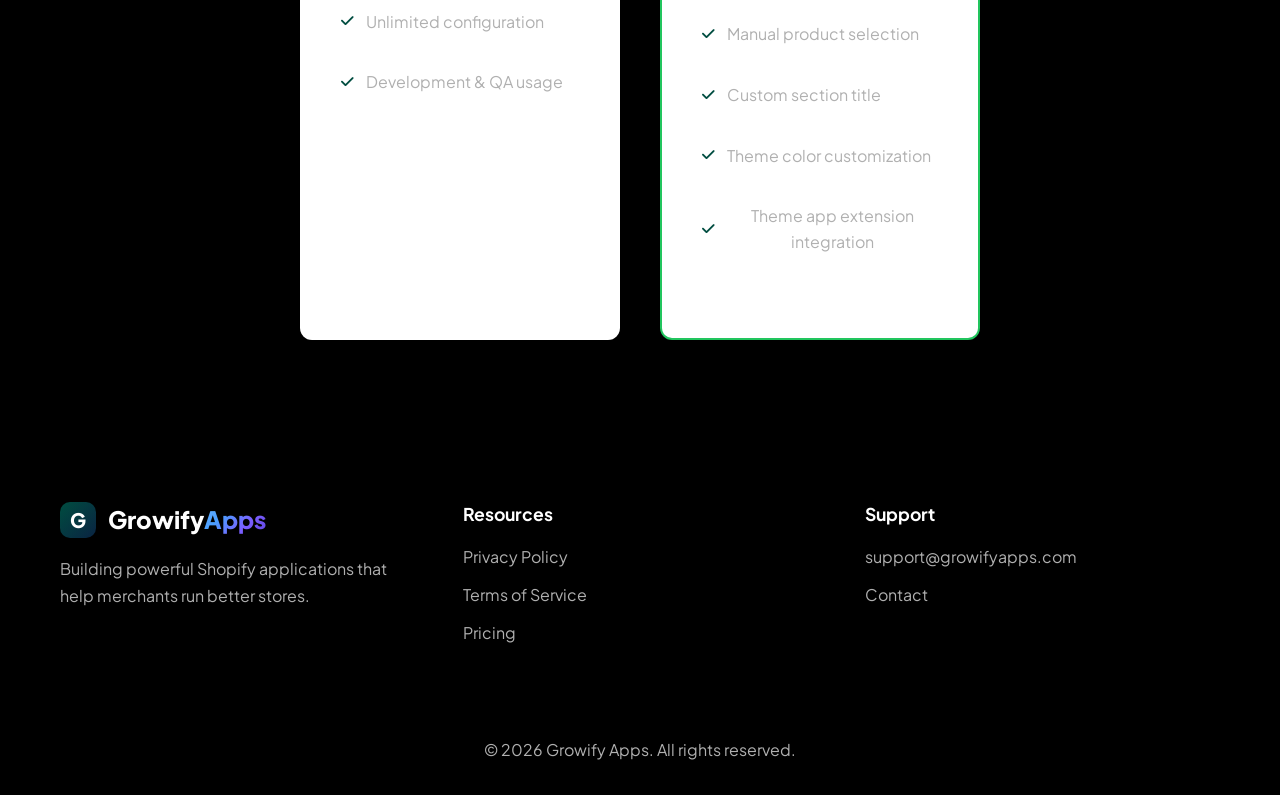
==== commit cd1e07d3: "Refactor pricing.html for improved layout and styles Updated the pricing page with new styles and st" ====
--- a/pricing.html
+++ b/pricing.html
@@ -1,86 +1,197 @@
 <!DOCTYPE html>
 <html lang="en">
+
 <head>
-  <meta charset="UTF-8" />
-  <meta name="viewport" content="width=device-width, initial-scale=1.0" />
-  <title>Pricing | Growify Apps</title>
-  <meta name="description" content="Simple and transparent pricing for Growify apps.">
-  <link rel="stylesheet" href="styles.css" />
+    <meta charset="UTF-8" />
+    <meta name="viewport" content="width=device-width, initial-scale=1.0" />
+
+    <title>Pricing | Growify Apps</title>
+    <meta name="description" content="Simple and transparent pricing for Growify apps." />
+
+    <link rel="preconnect" href="https://fonts.googleapis.com">
+    <link rel="preconnect" href="https://fonts.gstatic.com" crossorigin>
+    <link href="https://fonts.googleapis.com/css2?family=Plus+Jakarta+Sans:wght@300;400;500;600;700;800&display=swap" rel="stylesheet">
+
+    <link rel="stylesheet" href="https://cdnjs.cloudflare.com/ajax/libs/font-awesome/6.4.0/css/all.min.css">
+    <link rel="stylesheet" href="styles.css" />
 </head>
 
-<body>
-  <header class="navbar">
-    <div class="container">
-      <a href="/" class="logo">Growify Apps</a>
-      <nav>
-        <a href="/">Home</a>
-        <a href="/pricing.html" class="active">Pricing</a>
-        <a href="/privacy-policy.html">Privacy</a>
-        <a href="/terms-of-service.html">Terms</a>
-      </nav>
+<body class="dark-mode">
+
+    <!-- Global Background Orbs -->
+    <div class="global-background-orbs">
+        <div class="gradient-orb orb-1"></div>
+        <div class="gradient-orb orb-2"></div>
+        <div class="gradient-orb orb-3"></div>
     </div>
-  </header>
+    <div class="geometric-overlay"></div>
+    <div class="geometric-shapes"></div>
 
-  <section class="hero">
-    <div class="container">
-      <h1>Simple, Transparent Pricing</h1>
-      <p>Clear pricing designed to fit stores of all sizes.</p>
-    </div>
-  </section>
+    <!-- Navigation (MATCHES index.html) -->
+    <nav class="navbar">
+        <div class="container">
+            <div class="nav-wrapper">
+                <a class="logo" href="index.html#home" style="text-decoration:none;">
+                    <div class="logo-icon">
+                        <span class="logo-letter">G</span>
+                    </div>
+                    <span class="logo-text">
+            <span class="logo-text-boostly">Growify</span><span class="logo-text-apps">Apps</span>
+                    </span>
+                </a>
 
-  <section class="pricing-section">
-    <div class="container pricing-grid">
+                <ul class="nav-menu" id="navMenu">
+                    <li><a href="index.html#home">Home</a></li>
+                    <li><a href="index.html#services">Services</a></li>
+                    <li><a href="index.html#apps">Apps</a></li>
+                    <li><a href="index.html#testimonials">Testimonials</a></li>
+                    <li><a href="pricing.html" aria-current="page">Pricing</a></li>
+                </ul>
 
-      <!-- Development Stores -->
-      <div class="pricing-card">
-        <h2>Development Stores</h2>
-        <p class="price">$0</p>
-        <p class="billing">Free for Shopify development stores</p>
-        <ul>
-          <li>Full feature access</li>
-          <li>Unlimited configuration</li>
-          <li>Testing & development use</li>
-        </ul>
-      </div>
+                <div class="nav-actions">
+                    <a href="index.html#apps" class="btn-explore-apps">Explore Apps</a>
+                    <button class="theme-toggle" id="themeToggle" aria-label="Toggle theme">
+                        <i class="fas fa-moon" id="themeIcon"></i>
+                    </button>
+                    <button class="mobile-menu-toggle" id="mobileMenuToggle" aria-label="Open menu">
+                        <i class="fas fa-bars"></i>
+                    </button>
+                </div>
+            </div>
+        </div>
+    </nav>
 
-      <!-- Basic Plan -->
-      <div class="pricing-card featured">
-        <h2>Basic Plan</h2>
-        <p class="price">$9.99</p>
-        <p class="billing">Per month</p>
-        <p class="trial">14-day free trial</p>
-        <ul>
-          <li>Cart upsell recommendations</li>
-          <li>Manual product selection</li>
-          <li>Custom section title</li>
-          <li>Theme color customization</li>
-          <li>Theme app extension integration</li>
-        </ul>
-      </div>
+    <!-- Page Hero (reuses hero styling) -->
+    <section class="hero" id="home">
+        <div class="hero-background">
+            <div class="gradient-orb orb-1"></div>
+            <div class="gradient-orb orb-2"></div>
+            <div class="gradient-orb orb-3"></div>
+        </div>
 
-    </div>
-  </section>
+        <div class="container">
+            <div class="hero-content">
+                <div class="hero-badge">
+                    <i class="fas fa-tag"></i>
+                    <span>Pricing</span>
+                </div>
 
-  <section class="faq">
-    <div class="container">
-      <h2>Frequently Asked Questions</h2>
+                <h1 class="hero-title">
+          Simple, Transparent Pricing
+        </h1>
 
-      <h3>Is there a free plan?</h3>
-      <p>Yes. All Shopify development stores can use Growify apps for free.</p>
+                <p class="hero-subtitle">
+                    Clear plans for development stores and production merchants.
+                </p>
+            </div>
+        </div>
+    </section>
 
-      <h3>Is billing handled securely?</h3>
-      <p>Yes. All billing is processed securely through Shopify's official billing system.</p>
+    <!-- Pricing Section (uses your pricing CSS) -->
+    <section class="services">
+        <div class="container">
 
-      <h3>Can I cancel anytime?</h3>
-      <p>Yes. You can uninstall the app at any time to stop billing.</p>
-    </div>
-  </section>
+            <div class="section-header">
+                <span class="section-badge">Plans</span>
+                <h2 class="section-title">Choose the plan that fits</h2>
+                <p class="section-subtitle">
+                    Development stores are free. Production stores use one simple monthly plan.
+                </p>
+            </div>
 
-  <footer class="footer">
-    <div class="container">
-      <p>© 2026 Growify Apps. All rights reserved.</p>
-    </div>
-  </footer>
+            <div class="pricing-grid">
 
+                <!-- Dev Stores -->
+                <div class="pricing-card">
+                    <div class="pricing-header">
+                        <div class="pricing-tier">Development Stores</div>
+                        <div class="pricing-price">
+                            <div class="price-amount">$0</div>
+                            <div class="price-period">Free for Shopify dev stores</div>
+                        </div>
+                        <div class="pricing-description">
+                            Use all features for testing and development.
+                        </div>
+                    </div>
+
+                    <ul class="pricing-features">
+                        <li><i class="fas fa-check"></i> Full feature access</li>
+                        <li><i class="fas fa-check"></i> Unlimited configuration</li>
+                        <li><i class="fas fa-check"></i> Development & QA usage</li>
+                    </ul>
+                </div>
+
+                <!-- Basic -->
+                <div class="pricing-card featured">
+                    <div class="pricing-badge">Most Popular</div>
+
+                    <div class="pricing-header">
+                        <div class="pricing-tier">Basic</div>
+                        <div class="pricing-price">
+                            <div class="price-amount">$9.99</div>
+                            <div class="price-period">per month</div>
+                        </div>
+                        <div class="pricing-description">
+                            Includes a 14-day free trial. Billing is handled through Shopify.
+                        </div>
+                    </div>
+
+                    <ul class="pricing-features">
+                        <li><i class="fas fa-check"></i> Cart upsell recommendations</li>
+                        <li><i class="fas fa-check"></i> Manual product selection</li>
+                        <li><i class="fas fa-check"></i> Custom section title</li>
+                        <li><i class="fas fa-check"></i> Theme color customization</li>
+                        <li><i class="fas fa-check"></i> Theme app extension integration</li>
+                    </ul>
+                </div>
+
+            </div>
+        </div>
+    </section>
+
+    <!-- Footer (keep your existing footer links structure if you have it) -->
+    <footer class="footer">
+        <div class="container">
+            <div class="footer-content">
+                <div class="footer-section">
+                    <div class="footer-logo">
+                        <div class="logo-icon">
+                            <span class="logo-letter">G</span>
+                        </div>
+                        <h3 class="footer-title">
+              <span class="logo-text-boostly">Growify</span><span class="logo-text-apps">Apps</span>
+            </h3>
+                    </div>
+                    <p class="footer-description">
+                        Building powerful Shopify applications that help merchants run better stores.
+                    </p>
+                </div>
+
+                <div class="footer-section">
+                    <h4 class="footer-heading">Resources</h4>
+                    <ul class="footer-links">
+                        <li><a href="privacy-policy.html">Privacy Policy</a></li>
+                        <li><a href="terms-of-service.html">Terms of Service</a></li>
+                        <li><a href="pricing.html">Pricing</a></li>
+                    </ul>
+                </div>
+
+                <div class="footer-section">
+                    <h4 class="footer-heading">Support</h4>
+                    <ul class="footer-links">
+                        <li><a href="mailto:support@growifyapps.com">support@growifyapps.com</a></li>
+                        <li><a href="index.html#contact">Contact</a></li>
+                    </ul>
+                </div>
+            </div>
+
+            <div class="footer-bottom">
+                <p>© 2026 Growify Apps. All rights reserved.</p>
+            </div>
+        </div>
+    </footer>
+
+    <script src="script.js"></script>
 </body>
+
 </html>
--- a/styles.css
+++ b/styles.css
@@ -1977,4 +1977,61 @@
         padding: 20px;
         border-radius: 16px;
     }
-}+}
+
+
+.pricing-section {
+  padding: 80px 0;
+  background: #f9fafb;
+}
+
+.pricing-grid {
+  display: flex;
+  gap: 40px;
+  justify-content: center;
+  flex-wrap: wrap;
+}
+
+.pricing-card {
+  background: white;
+  padding: 40px;
+  border-radius: 12px;
+  width: 320px;
+  box-shadow: 0 10px 30px rgba(0,0,0,0.05);
+  text-align: center;
+}
+
+.pricing-card h2 {
+  margin-bottom: 10px;
+}
+
+.price {
+  font-size: 40px;
+  font-weight: bold;
+  margin: 20px 0 5px;
+}
+
+.billing {
+  color: #666;
+  margin-bottom: 10px;
+}
+
+.trial {
+  color: #22c55e;
+  font-weight: 600;
+  margin-bottom: 20px;
+}
+
+.pricing-card ul {
+  list-style: none;
+  padding: 0;
+  margin-top: 20px;
+}
+
+.pricing-card ul li {
+  margin-bottom: 10px;
+}
+
+.pricing-card.featured {
+  border: 2px solid #22c55e;
+}
